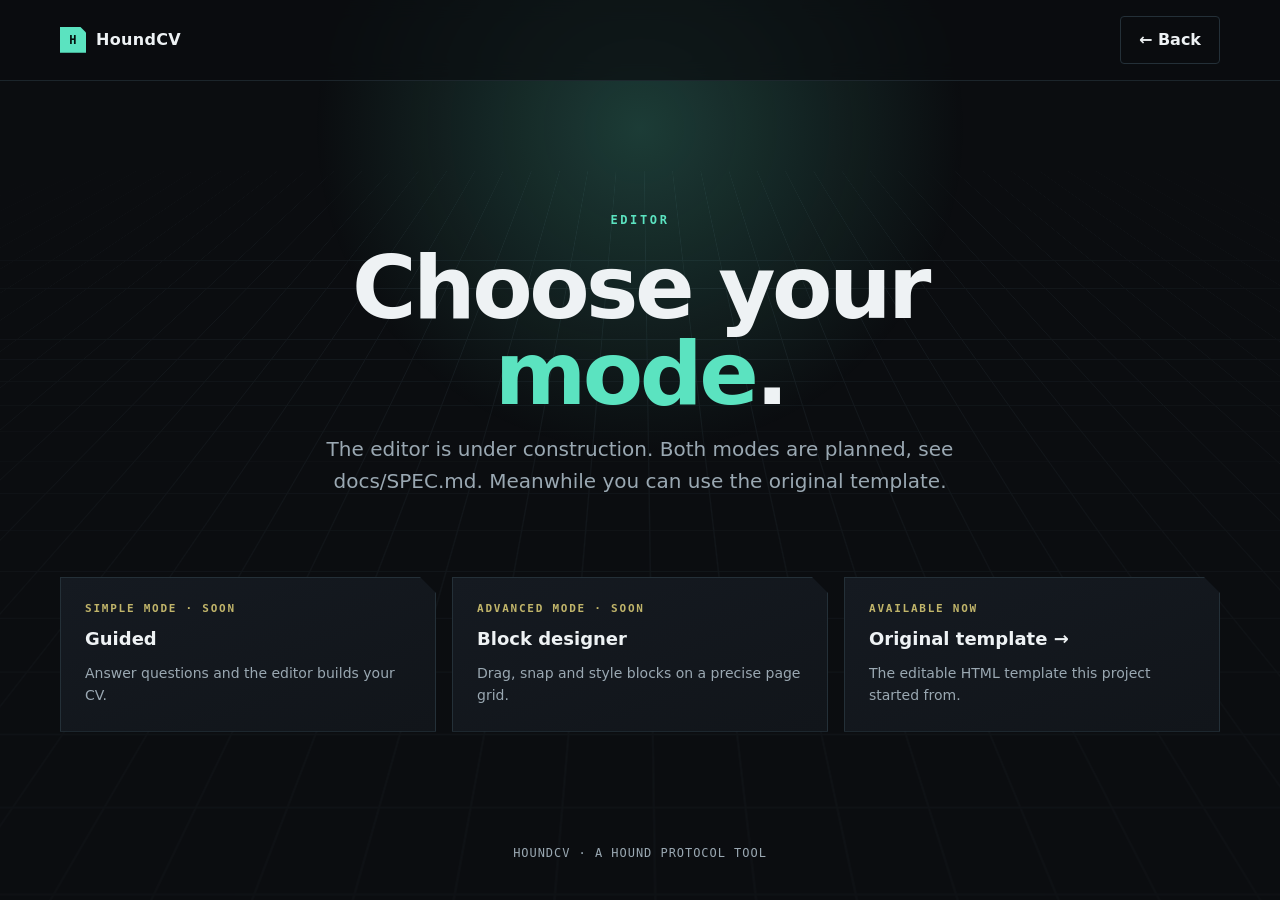
==== app/index.html @ a345e011 "Add HoundCV landing page, Hound Helper, spec and original template Co-Authored-By: Claude Sonnet 5.5" ====
<!DOCTYPE html>
<html lang="en">
<head>
  <meta charset="UTF-8">
  <meta name="viewport" content="width=device-width, initial-scale=1">
  <title>HoundCV – Editor (in progress)</title>
  <link rel="stylesheet" href="../assets/styles.css">
</head>
<body>
  <div class="backdrop" aria-hidden="true"></div>
  <header class="topbar">
    <a class="brand" href="../"><span class="brand-mark">H</span> HoundCV</a>
    <a class="btn" href="../">← Back</a>
  </header>
  <main>
    <section class="hero">
      <p class="eyebrow">Editor</p>
      <h1>Choose your <em>mode</em>.</h1>
      <p class="lead">The editor is under construction. Both modes are planned, see docs/SPEC.md. Meanwhile you can use the original template.</p>
      <div class="features" style="text-align:left">
        <article class="card"><span class="tag">Simple mode · soon</span><h3>Guided</h3><p>Answer questions and the editor builds your CV.</p></article>
        <article class="card"><span class="tag">Advanced mode · soon</span><h3>Block designer</h3><p>Drag, snap and style blocks on a precise page grid.</p></article>
        <a class="card" href="../legacy/cv-template.html" style="text-decoration:none;color:inherit"><span class="tag">Available now</span><h3>Original template →</h3><p>The editable HTML template this project started from.</p></a>
      </div>
    </section>
  </main>
  <footer>HOUNDCV · A HOUND PROTOCOL TOOL</footer>
</body>
</html>
---- assets/styles.css ----
/* HoundCV landing styles. Dark, sharp, high-tech. All motion respects prefers-reduced-motion. */
:root {
  --bg: #0b0d10;
  --bg-2: #11151a;
  --panel: #151a21;
  --line: #243038;
  --text: #eef2f4;
  --muted: #9aa8b2;
  --accent: #5be3c0;      /* signal teal */
  --accent-2: #c1b56a;    /* muted amber, nod to the original olive skin */
  --accent-ink: #04120e;
  --radius: 4px;
  --ease: cubic-bezier(.22, .8, .24, 1);
  --font: "Inter", "Segoe UI", system-ui, -apple-system, Arial, sans-serif;
  --mono: ui-monospace, "SF Mono", "JetBrains Mono", Consolas, monospace;
}
* { box-sizing: border-box; }
html { scroll-behavior: smooth; }
body {
  margin: 0; min-height: 100vh; display: flex; flex-direction: column;
  background: var(--bg); color: var(--text); font: 16px/1.6 var(--font);
  overflow-x: hidden;
}
a { color: inherit; }
button { font: inherit; cursor: pointer; }

/* Animated backdrop: drifting grid + glow */
.backdrop { position: fixed; inset: 0; z-index: -1; pointer-events: none; }
.backdrop::before {
  content: ""; position: absolute; inset: -50%;
  background:
    linear-gradient(var(--line) 1px, transparent 1px) 0 0 / 56px 56px,
    linear-gradient(90deg, var(--line) 1px, transparent 1px) 0 0 / 56px 56px;
  opacity: .35; transform: perspective(900px) rotateX(58deg) translateY(-8%);
  animation: grid-drift 24s linear infinite;
  mask-image: radial-gradient(ellipse at 50% 30%, #000 20%, transparent 70%);
}
.backdrop::after {
  content: ""; position: absolute; width: 60vmax; height: 60vmax; left: 50%; top: -20vmax;
  transform: translateX(-50%);
  background: radial-gradient(circle, color-mix(in srgb, var(--accent) 22%, transparent), transparent 60%);
  animation: glow 9s ease-in-out infinite alternate;
}
@keyframes grid-drift { to { background-position: 0 56px, 56px 0; } }
@keyframes glow { to { transform: translateX(-50%) scale(1.15); opacity: .7; } }

/* Top bar */
.topbar {
  display: flex; align-items: center; justify-content: space-between;
  padding: 16px max(20px, calc((100% - 1160px) / 2));
  border-bottom: 1px solid color-mix(in srgb, var(--line) 70%, transparent);
  backdrop-filter: blur(10px); background: color-mix(in srgb, var(--bg) 70%, transparent);
  position: sticky; top: 0; z-index: 20;
  animation: drop-in .7s var(--ease) both;
}
.brand { display: flex; align-items: center; gap: 10px; font-weight: 800; letter-spacing: .02em; text-decoration: none; }
.brand-mark {
  width: 26px; height: 26px; background: var(--accent); color: var(--accent-ink);
  display: grid; place-items: center; font: 800 12px var(--mono);
  clip-path: polygon(0 0, 78% 0, 100% 22%, 100% 100%, 0 100%);
}
.btn {
  display: inline-flex; align-items: center; gap: 10px; padding: 10px 18px;
  border: 1px solid var(--line); background: transparent; color: var(--text);
  border-radius: var(--radius); text-decoration: none; font-weight: 600;
  transition: transform .25s var(--ease), border-color .25s, background .25s, box-shadow .25s;
}
.btn:hover { border-color: var(--accent); transform: translateY(-2px); }
.btn:focus-visible, .chip:focus-visible, .icon-btn:focus-visible { outline: 2px solid var(--accent); outline-offset: 3px; }
.btn.primary {
  background: var(--accent); color: var(--accent-ink); border-color: var(--accent);
  padding: 18px 40px; font-size: 20px; font-weight: 800; letter-spacing: .02em;
  clip-path: polygon(0 0, calc(100% - 14px) 0, 100% 14px, 100% 100%, 14px 100%, 0 calc(100% - 14px));
  border-radius: 0; position: relative; overflow: hidden;
  box-shadow: 0 0 0 0 color-mix(in srgb, var(--accent) 50%, transparent);
  animation: pulse 3s ease-in-out infinite;
}
.btn.primary::after {
  content: ""; position: absolute; inset: 0; transform: translateX(-120%);
  background: linear-gradient(100deg, transparent 30%, rgba(255,255,255,.55) 50%, transparent 70%);
  transition: transform .8s var(--ease);
}
.btn.primary:hover::after { transform: translateX(120%); }
.btn.primary .arrow { transition: transform .3s var(--ease); }
.btn.primary:hover .arrow { transform: translateX(6px); }
@keyframes pulse { 50% { box-shadow: 0 0 36px 4px color-mix(in srgb, var(--accent) 35%, transparent); } }
@keyframes drop-in { from { opacity: 0; transform: translateY(-14px); } }
@keyframes rise-in { from { opacity: 0; transform: translateY(24px); } }

/* Hero */
main { flex: 1; width: min(1160px, 100% - 40px); margin: 0 auto; }
.hero { text-align: center; padding: clamp(56px, 10vw, 120px) 0 40px; }
.eyebrow { font: 600 12px var(--mono); letter-spacing: .22em; text-transform: uppercase; color: var(--accent); animation: rise-in .8s .1s var(--ease) both; }
h1 {
  margin: 18px auto 16px; max-width: 14ch; font-size: clamp(42px, 8vw, 88px); line-height: .98;
  letter-spacing: -.04em; animation: rise-in .8s .2s var(--ease) both;
}
h1 em { font-style: normal; color: var(--accent); }
.lead { max-width: 56ch; margin: 0 auto 36px; color: var(--muted); font-size: clamp(16px, 2.2vw, 20px); animation: rise-in .8s .3s var(--ease) both; }
.cta { animation: rise-in .8s .4s var(--ease) both; }
.fine { margin-top: 18px; color: var(--muted); font: 12px var(--mono); letter-spacing: .08em; animation: rise-in .8s .5s var(--ease) both; }

/* Preview mock (static CV, animated frame only) */
.stage { margin: 56px auto 0; display: grid; place-items: center; animation: rise-in 1s .55s var(--ease) both; }
.paper {
  position: relative; width: min(420px, 86vw); aspect-ratio: 210 / 297; background: #f4f4ee; color: #181a14;
  padding: 7%; box-shadow: 0 40px 80px -20px #000, 0 0 0 1px var(--line);
}
.paper .bar { height: 7px; background: linear-gradient(90deg, #6f756f, #d2d5cf, #929991); margin-bottom: 6%; }
.paper .name { font-weight: 800; font-size: clamp(18px, 3.4vw, 28px); letter-spacing: -.03em; text-transform: uppercase; }
.paper .role { color: #555; font-size: 12px; margin-bottom: 6%; }
.paper .cols { display: grid; grid-template-columns: 1.6fr 1fr; gap: 6%; }
.line { height: 6px; background: #c9c9c0; margin: 7px 0; }
.line.s { width: 60%; } .line.m { width: 82%; }
.sec { height: 8px; width: 40%; background: #181a14; margin: 14px 0 8px; }
.snap-box {
  position: absolute; border: 1px dashed var(--accent); background: color-mix(in srgb, var(--accent) 14%, transparent);
  animation: snap 5s var(--ease) infinite;
}
.snap-box.a { left: 7%; right: 38%; top: 38%; height: 18%; }
.snap-box.b { right: 7%; width: 27%; top: 38%; height: 30%; animation-delay: 1.2s; }
@keyframes snap {
  0%, 12% { transform: translate(26px, -30px) rotate(3deg); opacity: .0; }
  30% { opacity: 1; }
  45%, 100% { transform: none; opacity: 1; }
}
.guides::before, .guides::after { content: ""; position: absolute; background: var(--accent); opacity: .5; }
.guides::before { left: 7%; top: 0; bottom: 0; width: 1px; }
.guides::after { top: 38%; left: 0; right: 0; height: 1px; }
.guides { position: absolute; inset: 0; animation: guides 5s infinite; }
@keyframes guides { 0%, 30% { opacity: 0; } 40%, 60% { opacity: 1; } 80%, 100% { opacity: 0; } }

/* Feature cards */
.features { display: grid; grid-template-columns: repeat(auto-fit, minmax(240px, 1fr)); gap: 16px; margin: 80px 0 40px; }
.card {
  padding: 24px; border: 1px solid var(--line); background: linear-gradient(160deg, var(--panel), var(--bg-2));
  transition: transform .35s var(--ease), border-color .35s;
  clip-path: polygon(0 0, calc(100% - 16px) 0, 100% 16px, 100% 100%, 0 100%);
}
.card:hover { transform: translateY(-6px); border-color: var(--accent); }
.card h3 { margin: 0 0 8px; font-size: 18px; }
.card p { margin: 0; color: var(--muted); font-size: 14px; }
.card .tag { display: block; font: 600 11px var(--mono); letter-spacing: .16em; color: var(--accent-2); margin-bottom: 10px; text-transform: uppercase; }
.reveal { opacity: 0; transform: translateY(26px); transition: opacity .8s var(--ease), transform .8s var(--ease); }
.reveal.in { opacity: 1; transform: none; }

/* Sponsor strip (outside the editor and the CV) */
.sponsor {
  margin: 0 auto 24px; width: min(1160px, 100% - 40px); display: flex; align-items: center; justify-content: space-between; gap: 16px;
  padding: 10px 16px; border: 1px solid var(--line); border-radius: var(--radius); color: var(--muted); font-size: 13px;
  background: color-mix(in srgb, var(--panel) 80%, transparent);
}
.sponsor .label { font: 600 10px var(--mono); letter-spacing: .18em; text-transform: uppercase; color: var(--subtle, #6c7a85); border: 1px solid var(--line); padding: 2px 6px; }
footer { padding: 24px 20px 40px; text-align: center; color: var(--muted); font: 12px var(--mono); letter-spacing: .08em; }

/* Login modal */
.modal { position: fixed; inset: 0; z-index: 60; display: grid; place-items: center; padding: 20px; background: rgba(4, 6, 8, .72); backdrop-filter: blur(6px);
  opacity: 0; pointer-events: none; transition: opacity .3s var(--ease); }
.modal.open { opacity: 1; pointer-events: auto; }
.modal-box { width: min(420px, 100%); padding: 28px; border: 1px solid var(--line); background: var(--panel); transform: translateY(16px) scale(.98); transition: transform .35s var(--ease); }
.modal.open .modal-box { transform: none; }
.modal h2 { margin: 0 0 4px; }
.modal p { margin: 0 0 18px; color: var(--muted); font-size: 14px; }
.providers { display: grid; grid-template-columns: 1fr 1fr; gap: 10px; }
.providers button { padding: 11px; border: 1px solid var(--line); background: var(--bg-2); color: var(--text); border-radius: var(--radius); opacity: .75; }
.providers button[disabled] { cursor: not-allowed; }
.soon { margin-top: 14px; font: 11px var(--mono); color: var(--accent-2); letter-spacing: .1em; }
.icon-btn { float: right; border: 0; background: none; color: var(--muted); font-size: 22px; }

/* ===== Hound Helper ===== */
#helper { position: fixed; left: 0; top: 0; z-index: 50; width: 76px; height: 76px; transition: transform 1.4s var(--ease); will-change: transform; }
#helper .float { width: 100%; height: 100%; animation: bob 3.2s ease-in-out infinite; position: relative; }
@keyframes bob { 50% { transform: translateY(-9px) rotate(-2deg); } }
#helper .face { width: 100%; height: 100%; cursor: pointer; filter: drop-shadow(0 8px 14px rgba(0,0,0,.55)); transition: transform .3s var(--ease); }
#helper .face:hover { transform: scale(1.1); }
#helper .pupil { transition: transform .12s linear; }
#helper .blink { animation: blink 5s infinite; transform-origin: center; transform-box: fill-box; }
@keyframes blink { 0%, 94%, 100% { transform: scaleY(1); } 97% { transform: scaleY(.1); } }
#helper .hand {
  position: absolute; left: 50%; top: 50%; width: 0; height: 0; transform: rotate(var(--angle, 0deg));
  transition: transform .8s var(--ease), opacity .4s; opacity: 0;
}
#helper.pointing .hand { opacity: 1; }
#helper .hand svg { position: absolute; left: 30px; top: -14px; width: 46px; height: 28px; animation: poke 1s ease-in-out infinite; }
@keyframes poke { 50% { transform: translateX(8px); } }
#helper .bubble {
  position: absolute; bottom: 92px; left: -30px; width: 220px; padding: 10px 12px; font-size: 13px; line-height: 1.4;
  background: var(--accent); color: var(--accent-ink); border-radius: 4px; font-weight: 600;
  opacity: 0; transform: translateY(8px) scale(.96); transition: .35s var(--ease); pointer-events: none;
}
#helper .bubble.show { opacity: 1; transform: none; }
#helper.left .bubble { left: auto; right: -30px; }

/* Demo window: sits on the helper, moves with him */
#helper .demo {
  position: absolute; top: 104px; left: -10px; width: 260px; background: var(--panel); border: 1px solid var(--accent);
  box-shadow: 0 20px 40px -10px #000; opacity: 0; transform: scale(.92) translateY(-10px); transform-origin: top left;
  pointer-events: none; transition: .45s var(--ease);
}
#helper.left .demo { left: auto; right: -10px; transform-origin: top right; }
#helper .demo.show { opacity: 1; transform: none; }
.demo-head { display: flex; justify-content: space-between; padding: 6px 10px; font: 600 10px var(--mono); letter-spacing: .14em; color: var(--accent); border-bottom: 1px solid var(--line); text-transform: uppercase; }
.demo-body { aspect-ratio: 16 / 10; background: var(--bg-2); display: grid; place-items: center; overflow: hidden; position: relative; }
.demo-body img { width: 100%; height: 100%; object-fit: cover; }
.demo-ph { position: relative; width: 70%; height: 70%; border: 1px dashed var(--line); }
.demo-ph i { position: absolute; width: 34%; height: 26%; background: color-mix(in srgb, var(--accent) 35%, transparent); border: 1px solid var(--accent); animation: ph-drag 2.6s var(--ease) infinite; }
@keyframes ph-drag { 0% { left: 62%; top: 62%; } 45%, 100% { left: 6%; top: 8%; } }
.demo-cap { padding: 8px 10px; font-size: 12px; color: var(--muted); }

/* Chat window */
#helper-chat {
  position: fixed; right: 20px; bottom: 20px; z-index: 55; width: min(340px, calc(100vw - 40px)); max-height: min(520px, 80vh);
  display: flex; flex-direction: column; background: var(--panel); border: 1px solid var(--line); box-shadow: 0 30px 60px -10px #000;
  opacity: 0; transform: translateY(20px) scale(.97); pointer-events: none; transition: .4s var(--ease);
}
#helper-chat.open { opacity: 1; transform: none; pointer-events: auto; }
.chat-head { display: flex; align-items: center; justify-content: space-between; padding: 12px 14px; border-bottom: 1px solid var(--line); font-weight: 700; }
.chat-body { padding: 14px; overflow: auto; display: grid; gap: 10px; }
.msg { padding: 9px 12px; background: var(--bg-2); border: 1px solid var(--line); font-size: 14px; animation: rise-in .4s var(--ease) both; }
.msg.me { background: color-mix(in srgb, var(--accent) 16%, transparent); border-color: var(--accent); justify-self: end; }
.chips { display: flex; flex-wrap: wrap; gap: 8px; }
.chip { padding: 6px 10px; border: 1px solid var(--line); background: transparent; color: var(--text); border-radius: 99px; font-size: 13px; transition: .25s var(--ease); }
.chip:hover { border-color: var(--accent); color: var(--accent); transform: translateY(-2px); }
.chat-input { display: flex; gap: 8px; padding: 10px; border-top: 1px solid var(--line); }
.chat-input input { flex: 1; padding: 9px 10px; background: var(--bg-2); border: 1px solid var(--line); color: var(--text); border-radius: var(--radius); font: inherit; }

@media (max-width: 640px) {
  .providers { grid-template-columns: 1fr; }
  .sponsor { flex-direction: column; align-items: flex-start; }
  #helper .demo { width: 200px; }
}
@media (prefers-reduced-motion: reduce) {
  *, *::before, *::after { animation: none !important; transition-duration: .01ms !important; }
  .reveal { opacity: 1; transform: none; }
}
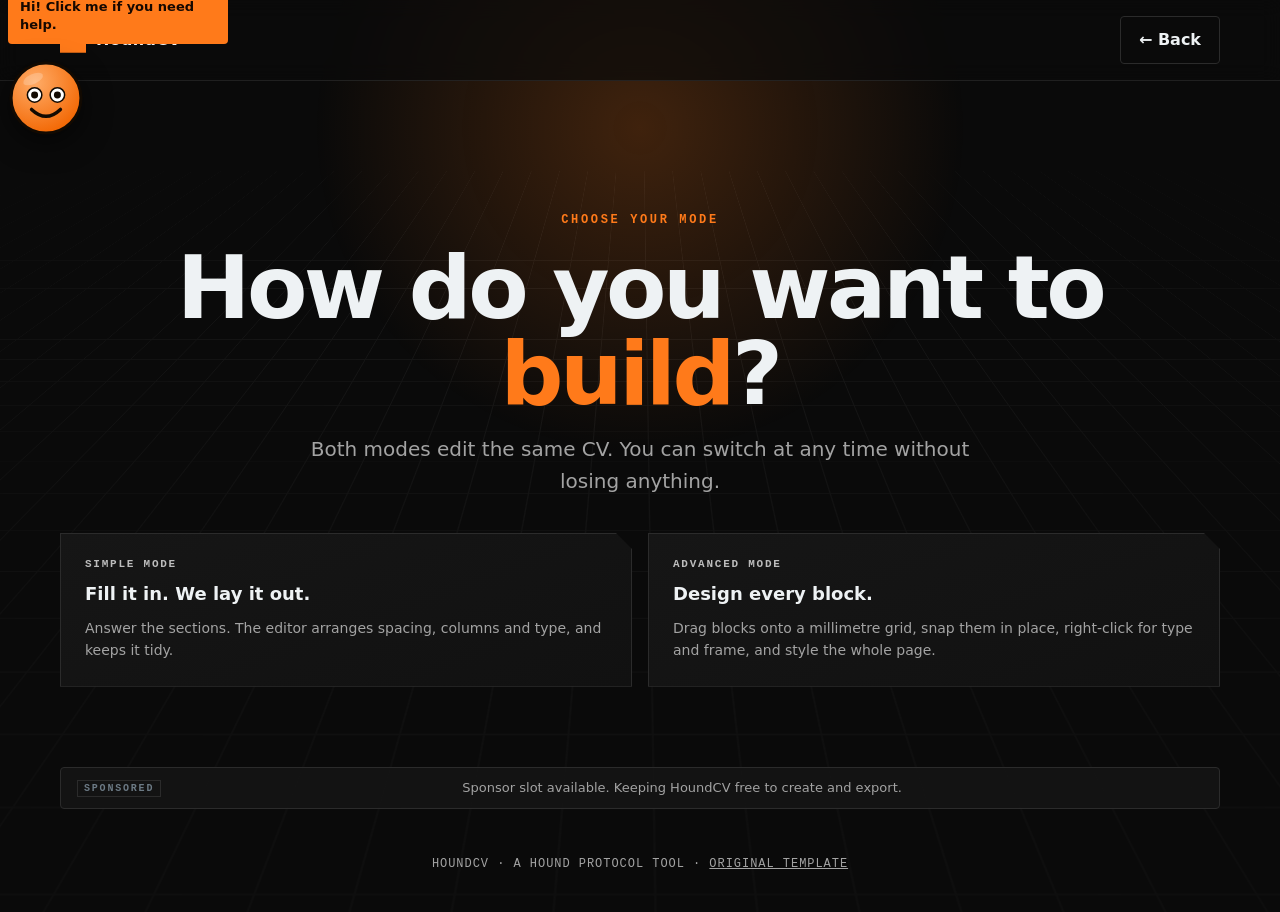
==== commit 6827cfb6: "Add Simple and Advanced editor, orange/black/grey theme, redesigned Hound Helper Co-Authored-By: Cla" ====
--- a/app/index.html
+++ b/app/index.html
@@ -3,7 +3,7 @@
 <head>
   <meta charset="UTF-8">
   <meta name="viewport" content="width=device-width, initial-scale=1">
-  <title>HoundCV – Editor (in progress)</title>
+  <title>HoundCV – Choose your mode</title>
   <link rel="stylesheet" href="../assets/styles.css">
 </head>
 <body>
@@ -13,17 +13,29 @@
     <a class="btn" href="../">← Back</a>
   </header>
   <main>
-    <section class="hero">
-      <p class="eyebrow">Editor</p>
-      <h1>Choose your <em>mode</em>.</h1>
-      <p class="lead">The editor is under construction. Both modes are planned, see docs/SPEC.md. Meanwhile you can use the original template.</p>
-      <div class="features" style="text-align:left">
-        <article class="card"><span class="tag">Simple mode · soon</span><h3>Guided</h3><p>Answer questions and the editor builds your CV.</p></article>
-        <article class="card"><span class="tag">Advanced mode · soon</span><h3>Block designer</h3><p>Drag, snap and style blocks on a precise page grid.</p></article>
-        <a class="card" href="../legacy/cv-template.html" style="text-decoration:none;color:inherit"><span class="tag">Available now</span><h3>Original template →</h3><p>The editable HTML template this project started from.</p></a>
+    <section class="hero" style="padding-bottom:20px">
+      <p class="eyebrow">Choose your mode</p>
+      <h1 style="max-width:16ch">How do you want to <em>build</em>?</h1>
+      <p class="lead">Both modes edit the same CV. You can switch at any time without losing anything.</p>
+      <div class="features" style="text-align:left;margin-top:30px">
+        <a class="card" href="editor.html?mode=simple" style="text-decoration:none;color:inherit">
+          <span class="tag">Simple mode</span><h3>Fill it in. We lay it out.</h3><p>Answer the sections. The editor arranges spacing, columns and type, and keeps it tidy.</p></a>
+        <a class="card" href="editor.html?mode=advanced" style="text-decoration:none;color:inherit">
+          <span class="tag">Advanced mode</span><h3>Design every block.</h3><p>Drag blocks onto a millimetre grid, snap them in place, right-click for type and frame, and style the whole page.</p></a>
+        <a class="card" id="continue" href="editor.html" style="text-decoration:none;color:inherit;display:none">
+          <span class="tag">Saved in this browser</span><h3>Continue my CV →</h3><p>Pick up where you left off.</p></a>
       </div>
     </section>
   </main>
-  <footer>HOUNDCV · A HOUND PROTOCOL TOOL</footer>
+  <div class="sponsor" style="margin-top:20px"><span class="label">Sponsored</span><span>Sponsor slot available. Keeping HoundCV free to create and export.</span><span></span></div>
+  <footer>HOUNDCV · A HOUND PROTOCOL TOOL · <a href="../legacy/cv-template.html">ORIGINAL TEMPLATE</a></footer>
+  <script>
+    try { if (localStorage.getItem("houndcv.doc.v1")) document.getElementById("continue").style.display = ""; } catch (e) {}
+    window.HELPER_TOPICS = [
+      { id: "simple", label: "Which mode should I pick?", target: ".features", title: "Modes", demo: null,
+        text: "Simple if you want it done fast. Advanced if you want to place and style every block. You can switch later." }
+    ];
+  </script>
+  <script src="../assets/helper.js"></script>
 </body>
 </html>
--- a/assets/styles.css
+++ b/assets/styles.css
@@ -1,14 +1,14 @@
 /* HoundCV landing styles. Dark, sharp, high-tech. All motion respects prefers-reduced-motion. */
 :root {
-  --bg: #0b0d10;
-  --bg-2: #11151a;
-  --panel: #151a21;
-  --line: #243038;
+  --bg: #0a0a0a;
+  --bg-2: #111111;
+  --panel: #161616;
+  --line: #2b2b2b;
   --text: #eef2f4;
-  --muted: #9aa8b2;
-  --accent: #5be3c0;      /* signal teal */
-  --accent-2: #c1b56a;    /* muted amber, nod to the original olive skin */
-  --accent-ink: #04120e;
+  --muted: #a3a3a3;
+  --accent: #ff7a1a;      /* orange */
+  --accent-2: #bdbdbd;      /* grey */
+  --accent-ink: #160800;
   --radius: 4px;
   --ease: cubic-bezier(.22, .8, .24, 1);
   --font: "Inter", "Segoe UI", system-ui, -apple-system, Arial, sans-serif;
@@ -177,11 +177,11 @@
 #helper .blink { animation: blink 5s infinite; transform-origin: center; transform-box: fill-box; }
 @keyframes blink { 0%, 94%, 100% { transform: scaleY(1); } 97% { transform: scaleY(.1); } }
 #helper .hand {
-  position: absolute; left: 50%; top: 50%; width: 0; height: 0; transform: rotate(var(--angle, 0deg));
+  position: absolute; left: 50%; top: 50%; width: 0; height: 0; transform: rotate(var(--angle, 0deg)) scaleY(var(--flip, 1));
   transition: transform .8s var(--ease), opacity .4s; opacity: 0;
 }
 #helper.pointing .hand { opacity: 1; }
-#helper .hand svg { position: absolute; left: 30px; top: -14px; width: 46px; height: 28px; animation: poke 1s ease-in-out infinite; }
+#helper .hand svg { position: absolute; left: 30px; top: -24px; width: 86px; height: 48px; filter: drop-shadow(0 4px 6px rgba(0,0,0,.5)); animation: poke 1s ease-in-out infinite; }
 @keyframes poke { 50% { transform: translateX(8px); } }
 #helper .bubble {
   position: absolute; bottom: 92px; left: -30px; width: 220px; padding: 10px 12px; font-size: 13px; line-height: 1.4;
@@ -190,6 +190,7 @@
 }
 #helper .bubble.show { opacity: 1; transform: none; }
 #helper.left .bubble { left: auto; right: -30px; }
+#helper.edge .bubble { left: 0; }
 
 /* Demo window: sits on the helper, moves with him */
 #helper .demo {
